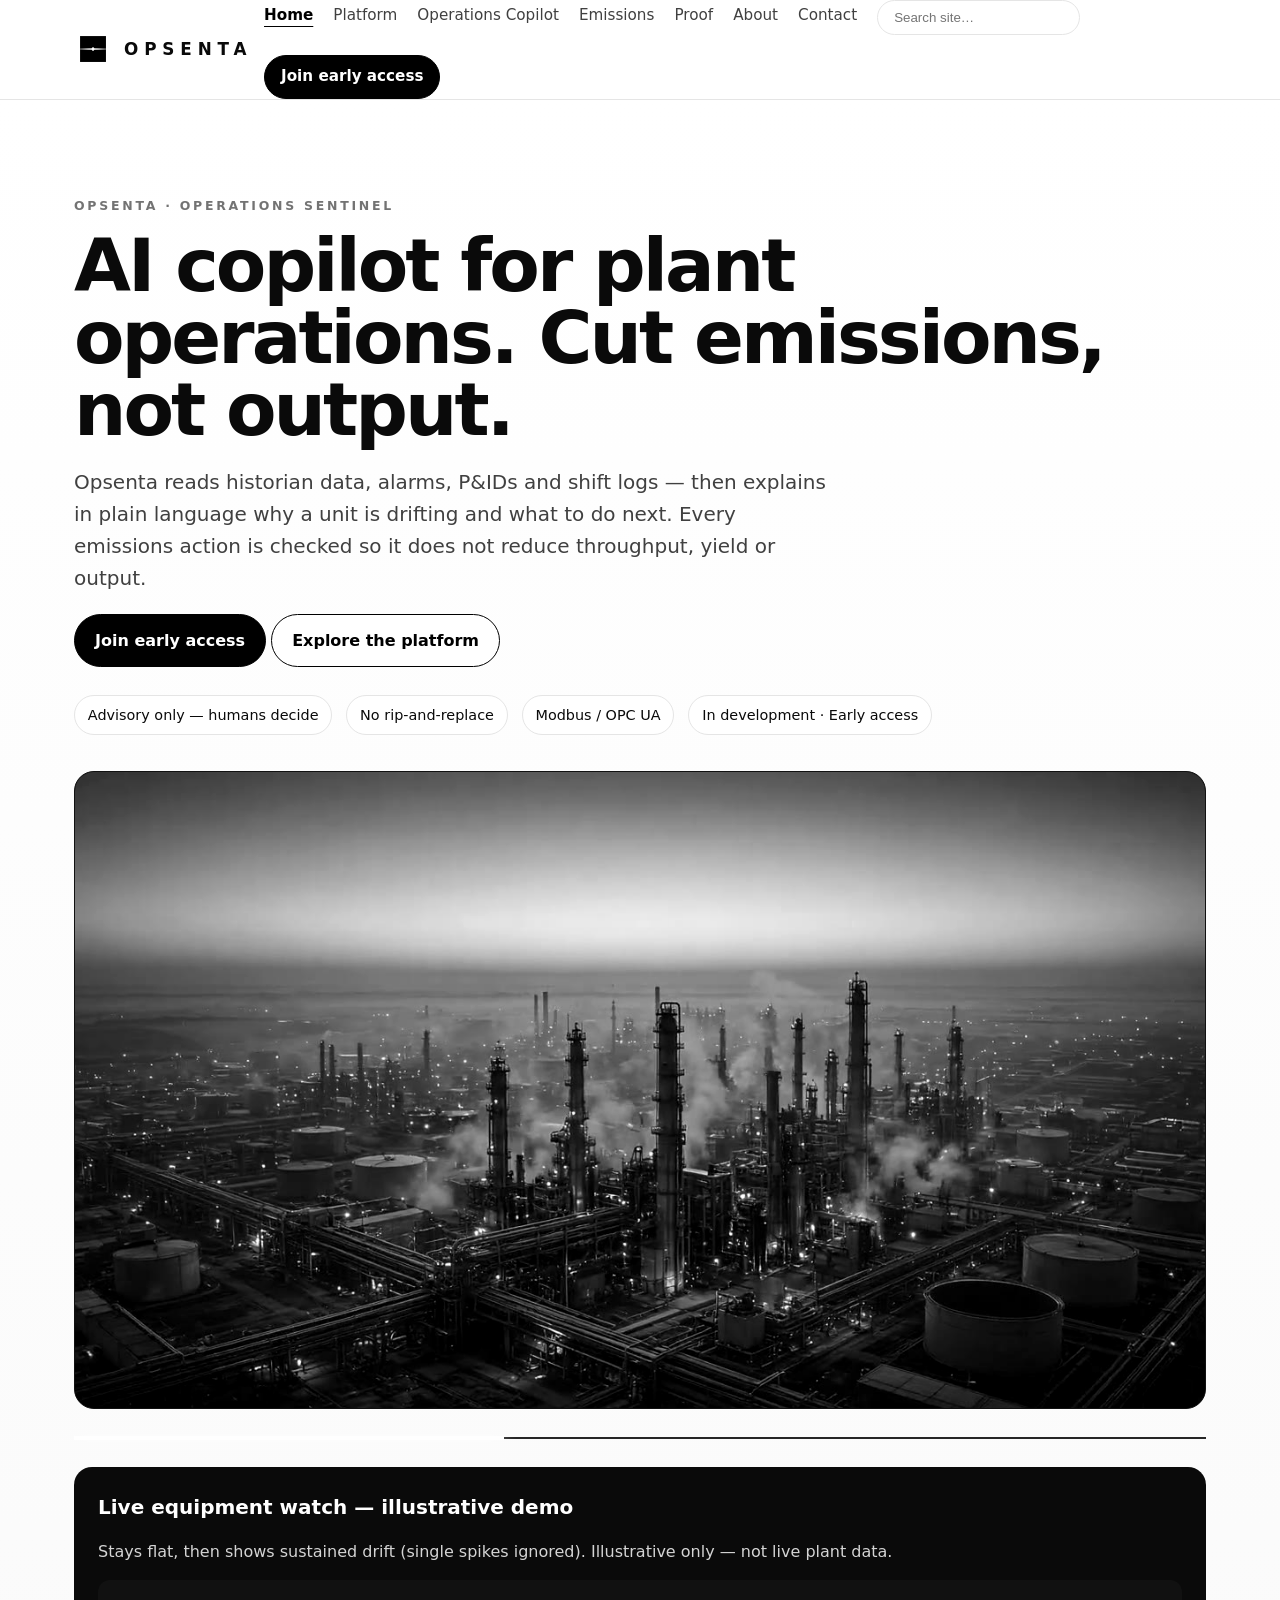
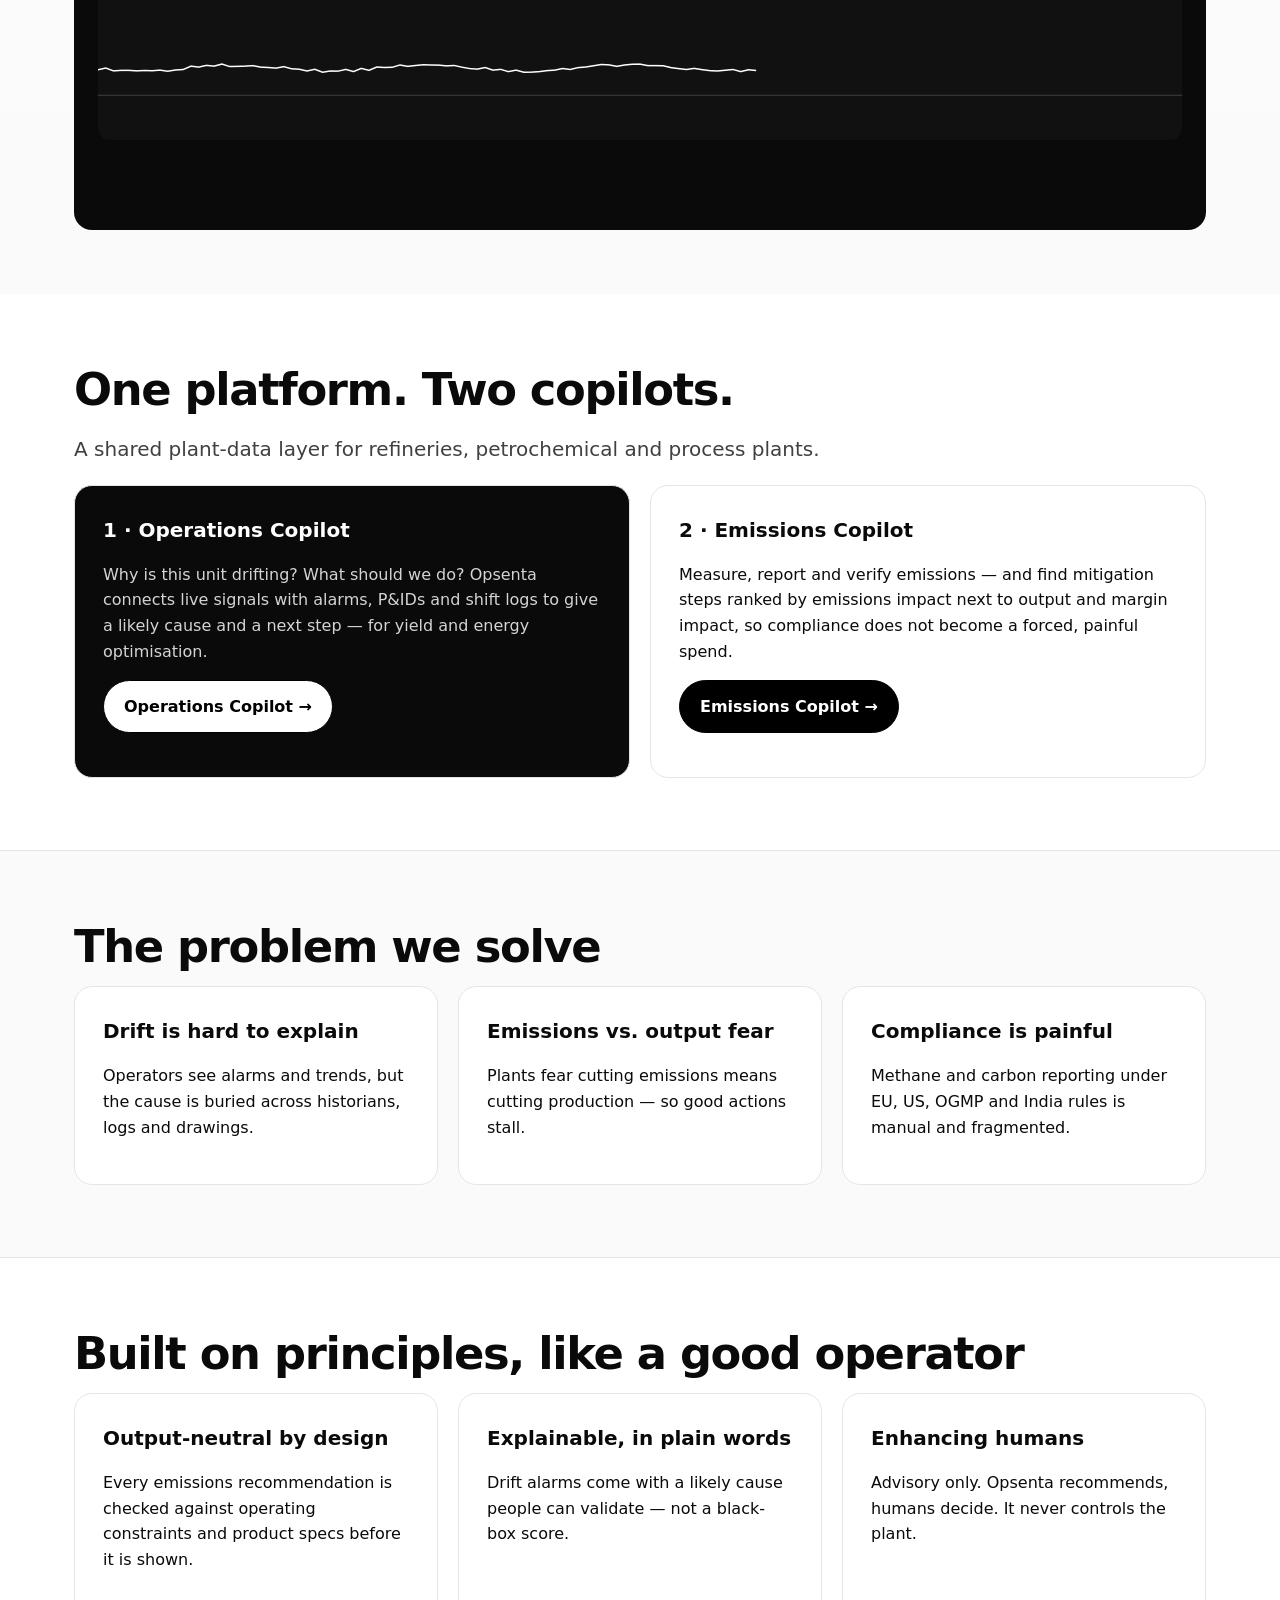
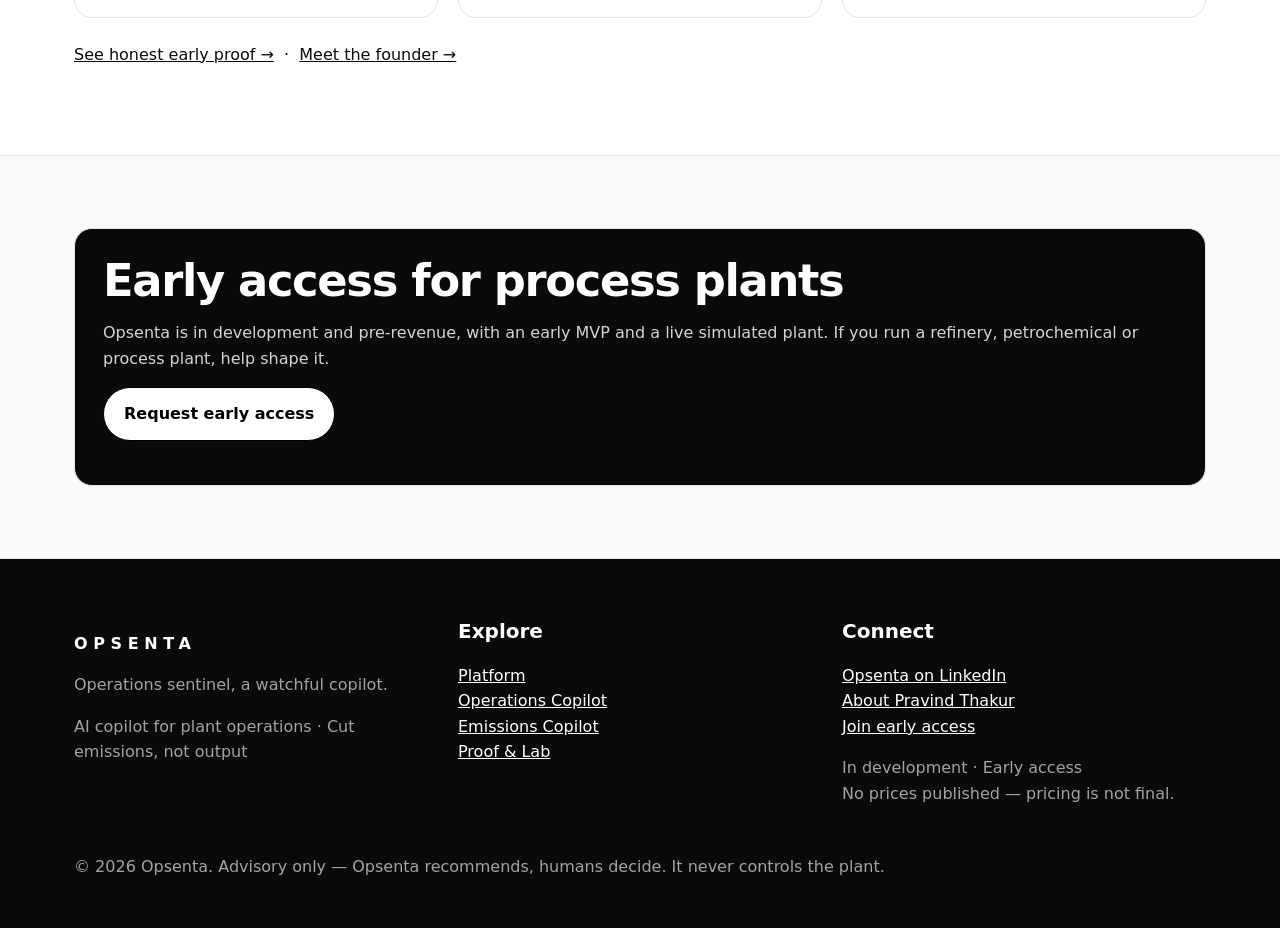
==== index.html @ 17c90cd5 "Opsenta website — root GitHub Pages site" ====
<!doctype html><html lang="en"><head><meta charset="utf-8"><meta name="viewport" content="width=device-width, initial-scale=1"><meta name="robots" content="index,follow">
<title>AI copilot for plant operations — Cut emissions, not output | Opsenta</title><meta name="description" content="Opsenta is an AI copilot for refineries and process plants: explain drift in plain language, optimise yield and energy, and cut emissions without cutting output."><!-- Search verification: add your Google Search Console / Bing Webmaster meta tag here (see SEARCH.md). Do not invent a code. -->
<link rel="canonical" href="https://pravind-creates.github.io/opsenta-website/">
<meta property="og:type" content="website"><meta property="og:site_name" content="Opsenta"><meta property="og:title" content="AI copilot for plant operations — Cut emissions, not output | Opsenta"><meta property="og:description" content="Opsenta is an AI copilot for refineries and process plants: explain drift in plain language, optimise yield and energy, and cut emissions without cutting output."><meta property="og:url" content="https://pravind-creates.github.io/opsenta-website/"><meta property="og:image" content="https://pravind-creates.github.io/opsenta-website/assets/img/opsenta_logo.png">
<meta name="twitter:card" content="summary_large_image"><meta name="twitter:title" content="AI copilot for plant operations — Cut emissions, not output | Opsenta"><meta name="twitter:description" content="Opsenta is an AI copilot for refineries and process plants: explain drift in plain language, optimise yield and energy, and cut emissions without cutting output."><meta name="twitter:image" content="https://pravind-creates.github.io/opsenta-website/assets/img/opsenta_logo.png">
<link rel="icon" href="assets/img/opsenta_icon_square.png" type="image/png"><link rel="apple-touch-icon" href="assets/img/apple-touch-icon.png"><link rel="stylesheet" href="assets/css/styles.css">
<script type="application/ld+json">{"@context":"https://schema.org","@graph":[{"@type":"Organization","name":"Opsenta","url":"https://pravind-creates.github.io/opsenta-website/","logo":"https://pravind-creates.github.io/opsenta-website/assets/img/opsenta_logo.png","sameAs":["https://www.linkedin.com/company/144007583"],"founder":{"@type":"Person","name":"Pravind Thakur"}},{"@type":"WebSite","name":"Opsenta","url":"https://pravind-creates.github.io/opsenta-website/","potentialAction":{"@type":"SearchAction","target":"https://pravind-creates.github.io/opsenta-website/search.html?q={search_term_string}","query-input":"required name=search_term_string"}},{"@type":"SoftwareApplication","name":"Opsenta Emissions Copilot","applicationCategory":"BusinessApplication","operatingSystem":"Web","description":"Measure, report and verify emissions and methane compliance with output-neutral mitigation ranked by emissions, output and margin impact."},{"@type":"SoftwareApplication","name":"Opsenta","applicationCategory":"BusinessApplication","operatingSystem":"Web","description":"Opsenta is an AI copilot for refineries and process plants: explain drift in plain language, optimise yield and energy, and cut emissions without cutting output."}]}</script>
</head><body><a class="skip" href="#main">Skip to content</a><header class="site"><div class="wrap nav"><a class="brand" href="index.html" aria-label="Opsenta home"><img src="assets/img/opsenta_icon_square.png" alt="Opsenta icon">OPSENTA</a><button class="menu-btn" aria-expanded="false" aria-label="Toggle navigation">Menu</button><nav class="main" aria-label="Main navigation"><a href="index.html" aria-current="page">Home</a><a href="platform.html" >Platform</a><a href="operations-copilot.html" >Operations Copilot</a><a href="emissions.html" >Emissions</a><a href="proof.html" >Proof</a><a href="about.html" >About</a><a href="contact.html" >Contact</a><span class="searchbox"><input data-search type="search" placeholder="Search site…" aria-label="Search site"><span class="search-results" role="listbox"></span></span><a class="btn small" href="contact.html">Join early access</a></nav></div></header><main id="main">
<section class="hero"><div class="wrap"><p class="eyebrow">Opsenta · Operations sentinel</p><h1>AI copilot for plant operations. Cut emissions, not output.</h1><p class="lead">Opsenta reads historian data, alarms, P&amp;IDs and shift logs — then explains in plain language why a unit is drifting and what to do next. Every emissions action is checked so it does not reduce throughput, yield or output.</p><p><a class="btn" href="contact.html">Join early access</a> <a class="btn secondary" href="platform.html">Explore the platform</a></p><div class="kpi"><span class="pill">Advisory only — humans decide</span><span class="pill">No rip-and-replace</span><span class="pill">Modbus / OPC UA</span><span class="pill">In development · Early access</span></div><div class="hero-video"><video autoplay muted loop playsinline poster="assets/video/poster.jpg" aria-label="Opsenta hero video showing plant operations monitoring"><source src="assets/video/opsenta-hero.mp4" type="video/mp4"><img src="assets/video/poster.jpg" alt="Opsenta plant operations monitoring still"></video></div><div class="sentinel-scan" aria-hidden="true"></div><div class="drift-demo"><h3 style="color:#fff">Live equipment watch — illustrative demo</h3><p style="color:#d4d4d4">Stays flat, then shows sustained drift (single spikes ignored). Illustrative only — not live plant data.</p><canvas id="driftCanvas" role="img" aria-label="Animated chart showing sustained drift in equipment signal"></canvas><div class="drift-alert" id="driftAlert" role="status">Sustained drift — likely bearing wear. Check coupling. Output impact: none expected.</div></div></div></section>
<section><div class="wrap"><h2>One platform. Two copilots.</h2><p class="lead">A shared plant-data layer for refineries, petrochemical and process plants.</p><div class="grid grid-2"><article class="card dark"><h3>1 · Operations Copilot</h3><p>Why is this unit drifting? What should we do? Opsenta connects live signals with alarms, P&amp;IDs and shift logs to give a likely cause and a next step — for yield and energy optimisation.</p><p><a class="btn secondary" href="operations-copilot.html">Operations Copilot →</a></p></article><article class="card"><h3>2 · Emissions Copilot</h3><p>Measure, report and verify emissions — and find mitigation steps ranked by emissions impact next to output and margin impact, so compliance does not become a forced, painful spend.</p><p><a class="btn" href="emissions.html">Emissions Copilot →</a></p></article></div></div></section>
<section class="section-grey"><div class="wrap"><h2>The problem we solve</h2><div class="grid grid-3"><article class="card"><h3>Drift is hard to explain</h3><p>Operators see alarms and trends, but the cause is buried across historians, logs and drawings.</p></article><article class="card"><h3>Emissions vs. output fear</h3><p>Plants fear cutting emissions means cutting production — so good actions stall.</p></article><article class="card"><h3>Compliance is painful</h3><p>Methane and carbon reporting under EU, US, OGMP and India rules is manual and fragmented.</p></article></div></div></section>
<section><div class="wrap"><h2>Built on principles, like a good operator</h2><div class="grid grid-3"><article class="card"><h3>Output-neutral by design</h3><p>Every emissions recommendation is checked against operating constraints and product specs before it is shown.</p></article><article class="card"><h3>Explainable, in plain words</h3><p>Drift alarms come with a likely cause people can validate — not a black-box score.</p></article><article class="card"><h3>Enhancing humans</h3><p>Advisory only. Opsenta recommends, humans decide. It never controls the plant.</p></article></div><p style="margin-top:24px"><a href="proof.html">See honest early proof →</a> &nbsp;·&nbsp; <a href="about.html">Meet the founder →</a></p></div></section>
<section class="section-grey"><div class="wrap"><div class="card dark"><h2>Early access for process plants</h2><p>Opsenta is in development and pre-revenue, with an early MVP and a live simulated plant. If you run a refinery, petrochemical or process plant, help shape it.</p><p><a class="btn secondary" href="contact.html">Request early access</a></p></div></div></section></main><footer><div class="wrap"><div class="grid grid-3"><div><p style="letter-spacing:.35em;font-weight:800">OPSENTA</p><p class="muted">Operations sentinel, a watchful copilot.</p><p class="muted">AI copilot for plant operations · Cut emissions, not output</p></div><div><h3>Explore</h3><p><a href="platform.html">Platform</a><br><a href="operations-copilot.html">Operations Copilot</a><br><a href="emissions.html">Emissions Copilot</a><br><a href="proof.html">Proof &amp; Lab</a></p></div><div><h3>Connect</h3><p><a href="https://www.linkedin.com/company/144007583" target="_blank" rel="noopener">Opsenta on LinkedIn</a><br><a href="about.html">About Pravind Thakur</a><br><a href="contact.html">Join early access</a></p><p class="muted">In development · Early access<br>No prices published — pricing is not final.</p></div></div><p class="muted" style="margin-top:32px">© <span class="year"></span> Opsenta. Advisory only — Opsenta recommends, humans decide. It never controls the plant.</p></div></footer><script src="assets/js/main.js"></script></body></html>
---- assets/css/styles.css ----
:root{--black:#0a0a0a;--white:#fff;--grey-900:#111;--grey-700:#404040;--grey-500:#737373;--grey-200:#e5e5e5;--grey-100:#f5f5f5;--grey-50:#fafafa;--radius:18px;--max:1180px}
*{box-sizing:border-box}html{scroll-behavior:smooth}body{margin:0;font-family:Inter,system-ui,-apple-system,Segoe UI,Roboto,Arial,sans-serif;color:var(--black);background:var(--white);line-height:1.6}
a{color:var(--black)}img{max-width:100%;height:auto}
.skip{position:absolute;left:-9999px}.skip:focus{left:1rem;top:1rem;background:#000;color:#fff;padding:.5rem 1rem;z-index:99}
.wrap{max-width:var(--max);margin:0 auto;padding:0 24px}
header.site{position:sticky;top:0;background:rgba(255,255,255,.96);border-bottom:1px solid var(--grey-200);z-index:50;backdrop-filter:blur(8px)}
.nav{display:flex;align-items:center;gap:24px;min-height:72px}
.brand{display:flex;align-items:center;gap:12px;text-decoration:none;font-weight:800;letter-spacing:.35em;font-size:1.05rem}
.brand img{width:38px;height:38px;object-fit:contain}
nav.main{margin-left:auto;display:flex;gap:20px;align-items:center;flex-wrap:wrap}
nav.main a{text-decoration:none;font-size:.95rem;color:var(--grey-700)} nav.main a[aria-current]{color:#000;font-weight:700;text-decoration:underline;text-underline-offset:6px}
.btn{display:inline-block;background:#000;color:#fff!important;padding:.8rem 1.25rem;border-radius:999px;text-decoration:none;font-weight:700;border:1px solid #000}
.btn.secondary{background:#fff;color:#000!important}
.btn.small{padding:.55rem 1rem}
.menu-btn{display:none;margin-left:auto;background:#fff;border:1px solid var(--grey-200);border-radius:10px;padding:.55rem .8rem}
.searchbox{position:relative}.searchbox input{border:1px solid var(--grey-200);border-radius:999px;padding:.55rem 1rem;min-width:170px}
.search-results{position:absolute;right:0;top:52px;width:min(420px,90vw);background:#fff;border:1px solid var(--grey-200);border-radius:14px;box-shadow:0 18px 50px rgba(0,0,0,.12);padding:8px;display:none;z-index:60}
.search-results a{display:block;padding:10px 12px;text-decoration:none;border-radius:10px}.search-results a:hover{background:var(--grey-100)}
.hero{padding:84px 0 64px;background:linear-gradient(180deg,#fff,#fafafa)}
.eyebrow{letter-spacing:.22em;text-transform:uppercase;font-size:.78rem;font-weight:800;color:var(--grey-500)}
h1{font-size:clamp(2.4rem,6vw,4.6rem);line-height:.98;letter-spacing:-.04em;margin:14px 0 20px}
h2{font-size:clamp(1.8rem,4vw,2.8rem);line-height:1.05;letter-spacing:-.03em;margin:0 0 16px}
h3{font-size:1.25rem;margin:0 0 10px}.lead{font-size:1.25rem;color:var(--grey-700);max-width:760px}
.grid{display:grid;gap:20px}.grid-2{grid-template-columns:repeat(2,1fr)}.grid-3{grid-template-columns:repeat(3,1fr)}
.card{border:1px solid var(--grey-200);border-radius:var(--radius);padding:28px;background:#fff}
.card.dark{background:#0a0a0a;color:#fff}.card.dark p{color:#d4d4d4}
section{padding:72px 0}.section-grey{background:var(--grey-50);border-top:1px solid var(--grey-200);border-bottom:1px solid var(--grey-200)}
.kpi{display:flex;gap:14px;flex-wrap:wrap;margin-top:28px}.pill{border:1px solid var(--grey-200);border-radius:999px;padding:.45rem .8rem;font-size:.9rem;background:#fff}
.table{width:100%;border-collapse:collapse}.table th,.table td{border-bottom:1px solid var(--grey-200);text-align:left;padding:14px;vertical-align:top}
footer{background:#0a0a0a;color:#fff;padding:56px 0 32px;margin-top:0}footer a{color:#fff}footer .muted{color:#a3a3a3}
form label{display:block;font-weight:700;margin:16px 0 6px}form input,form textarea,form select{width:100%;padding:.85rem 1rem;border:1px solid var(--grey-200);border-radius:12px;font:inherit}
.notice{border:1px solid #000;border-radius:14px;padding:18px;background:var(--grey-50)}
.faq details{border:1px solid var(--grey-200);border-radius:14px;padding:18px;margin:12px 0;background:#fff}
@media(max-width:860px){.grid-2,.grid-3{grid-template-columns:1fr}.menu-btn{display:block}nav.main{display:none;width:100%;flex-direction:column;align-items:flex-start;padding:16px 0}nav.main.open{display:flex}.nav{flex-wrap:wrap;padding:12px 0}.searchbox input{min-width:140px}}

/* === Opsenta animations (monochrome, performant) === */
.reveal{opacity:0;transform:translateY(18px);transition:opacity .7s ease,transform .7s ease}
.reveal.visible{opacity:1;transform:none}
.hero-video{margin-top:36px;border:1px solid #111;border-radius:20px;overflow:hidden;background:#000;position:relative}
.hero-video video{width:100%;display:block;filter:grayscale(1) contrast(1.05);aspect-ratio:16/9;object-fit:cover}
.sentinel-scan{position:relative;height:2px;background:#262626;overflow:visible;margin:28px 0 8px}
.sentinel-scan::after{content:"";position:absolute;top:-1px;left:0;width:38%;height:4px;background:#fff;box-shadow:0 0 14px #fff;animation:scan 3.2s ease-in-out infinite alternate}
@keyframes scan{from{left:0}to{left:62%}}
nav.main a{position:relative;padding-bottom:4px}
nav.main a::after{content:"";position:absolute;left:0;bottom:0;height:2px;width:0;background:#000;transition:width .25s ease}
nav.main a:hover::after,nav.main a:focus-visible::after{width:100%}
.card{transition:transform .25s ease,box-shadow .25s ease}
.card:hover{transform:translateY(-3px);box-shadow:0 14px 34px rgba(0,0,0,.08)}
.drift-demo{background:#0a0a0a;color:#fff;border-radius:18px;padding:24px;margin-top:28px}
.drift-demo canvas{width:100%;height:160px;display:block;background:#111;border-radius:12px}
.drift-alert{margin-top:14px;border:1px solid #fff;border-radius:12px;padding:12px 16px;opacity:0;transition:opacity .6s ease}
.drift-alert.show{opacity:1}
.bars{margin:20px 0}
.bar-row{display:grid;grid-template-columns:170px 1fr 64px;gap:12px;align-items:center;margin:12px 0}
.bar-track{background:#e5e5e5;border-radius:999px;height:16px;overflow:hidden}
.bar-fill{height:100%;background:#111;width:0;transition:width 1.4s ease}
.bar-fill.light{background:#737373}
.counter{font-size:2.2rem;font-weight:800;letter-spacing:-.03em}
@media (prefers-reduced-motion: reduce){
  *,*::before,*::after{animation-duration:.01ms!important;animation-iteration-count:1!important;transition-duration:.01ms!important;scroll-behavior:auto!important}
  .reveal{opacity:1;transform:none}
  .hero-video video{display:none}
}
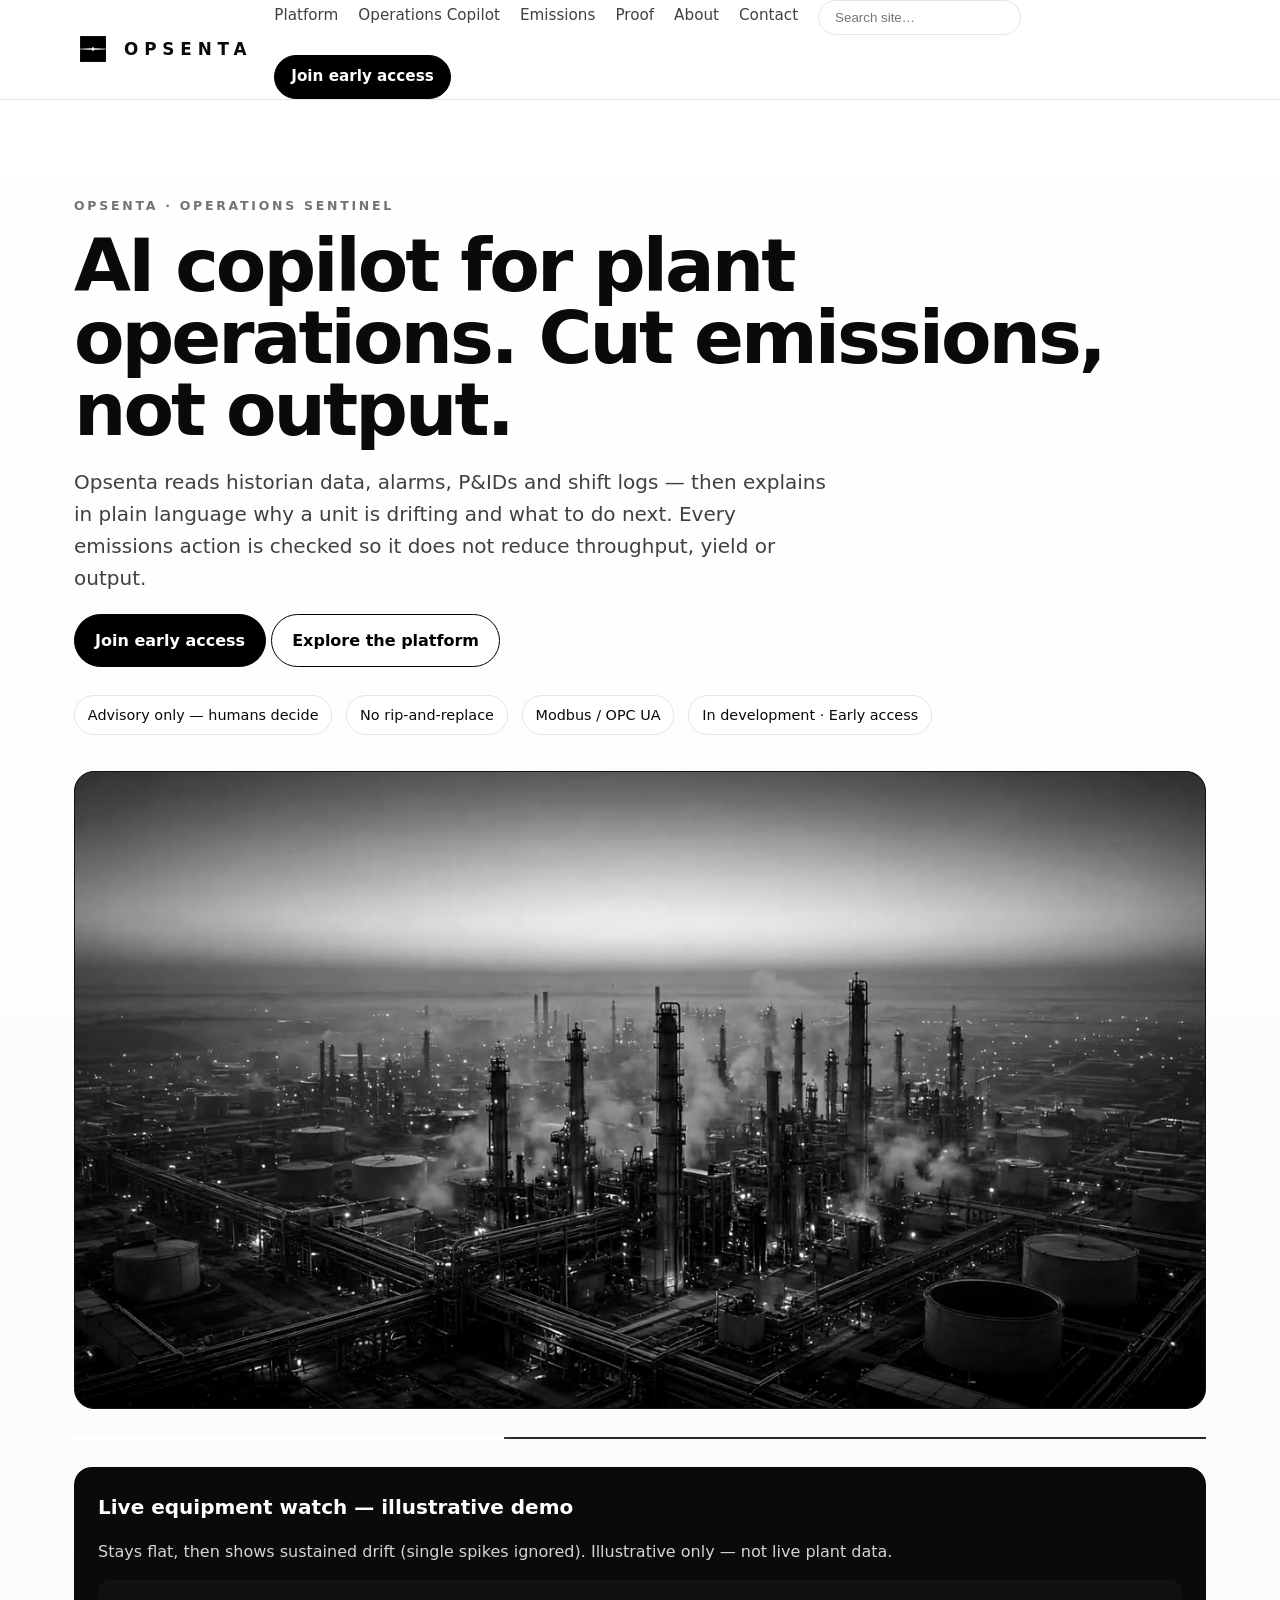
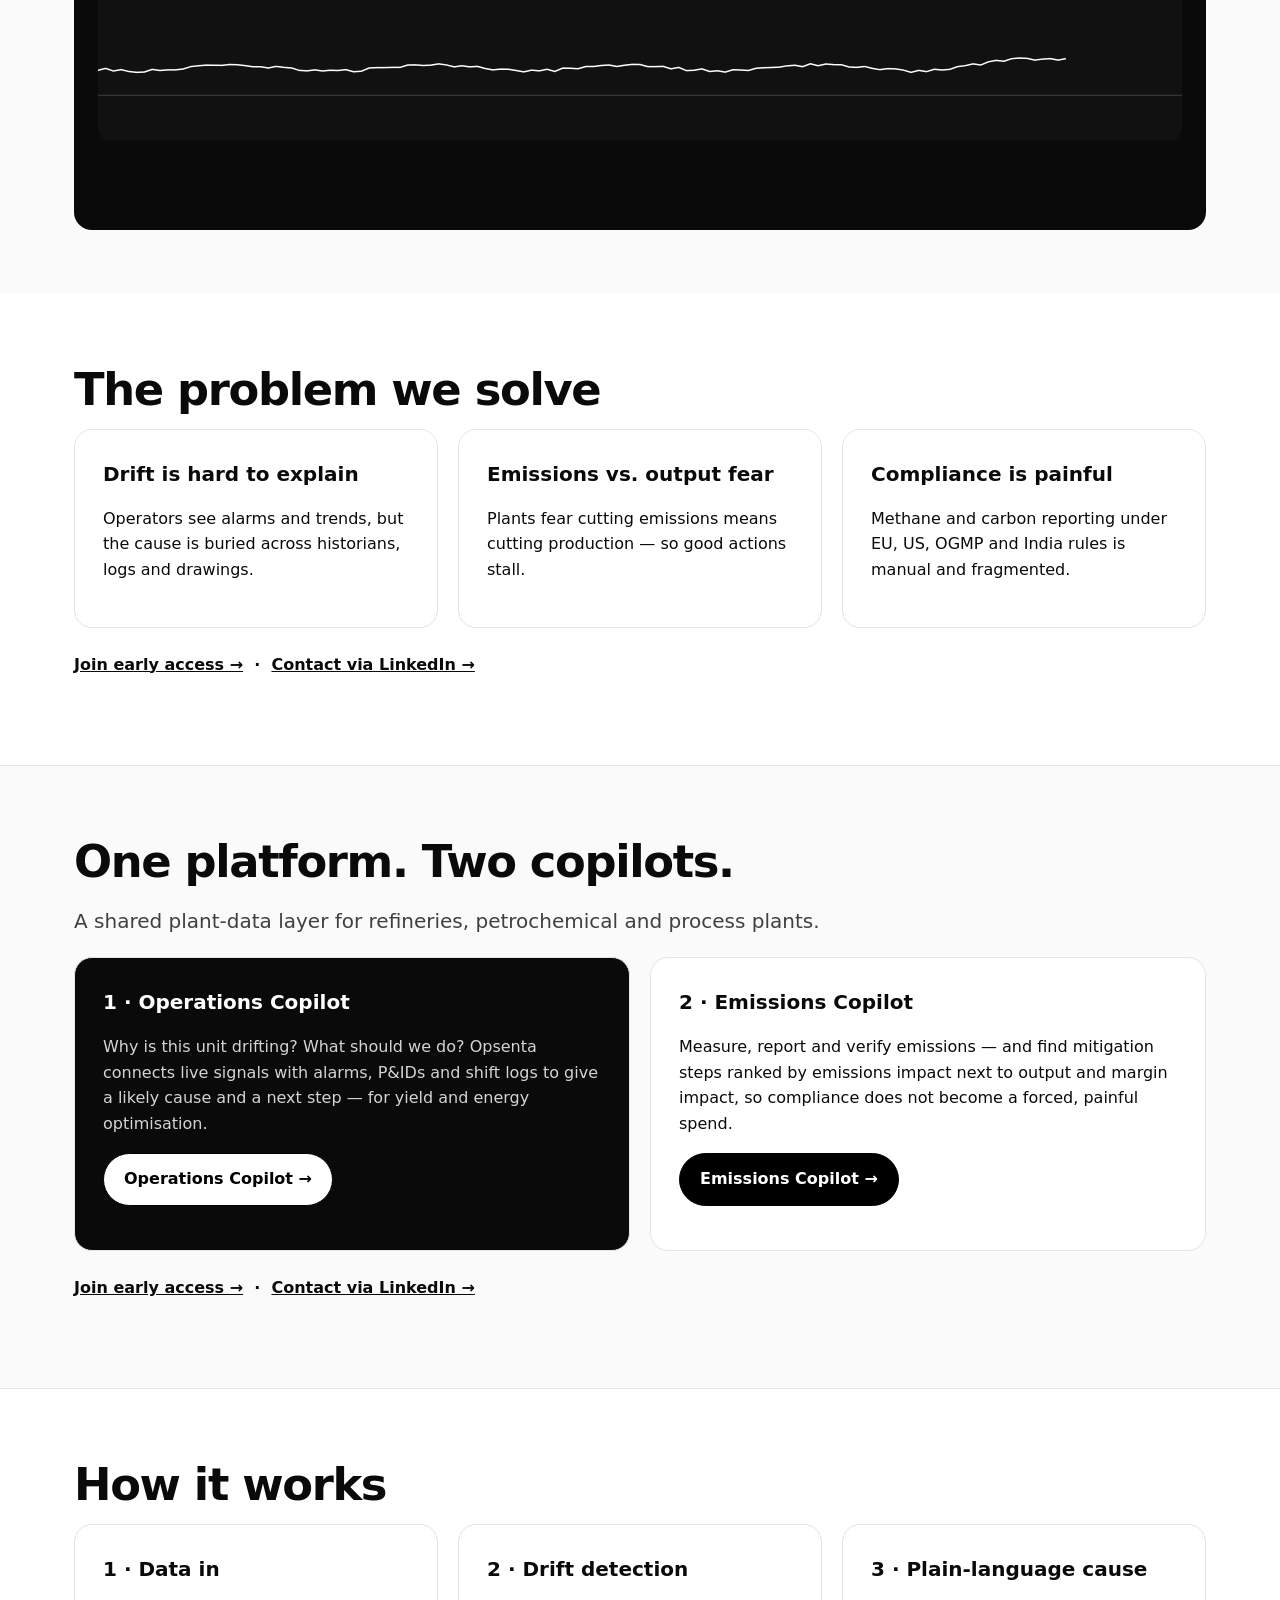
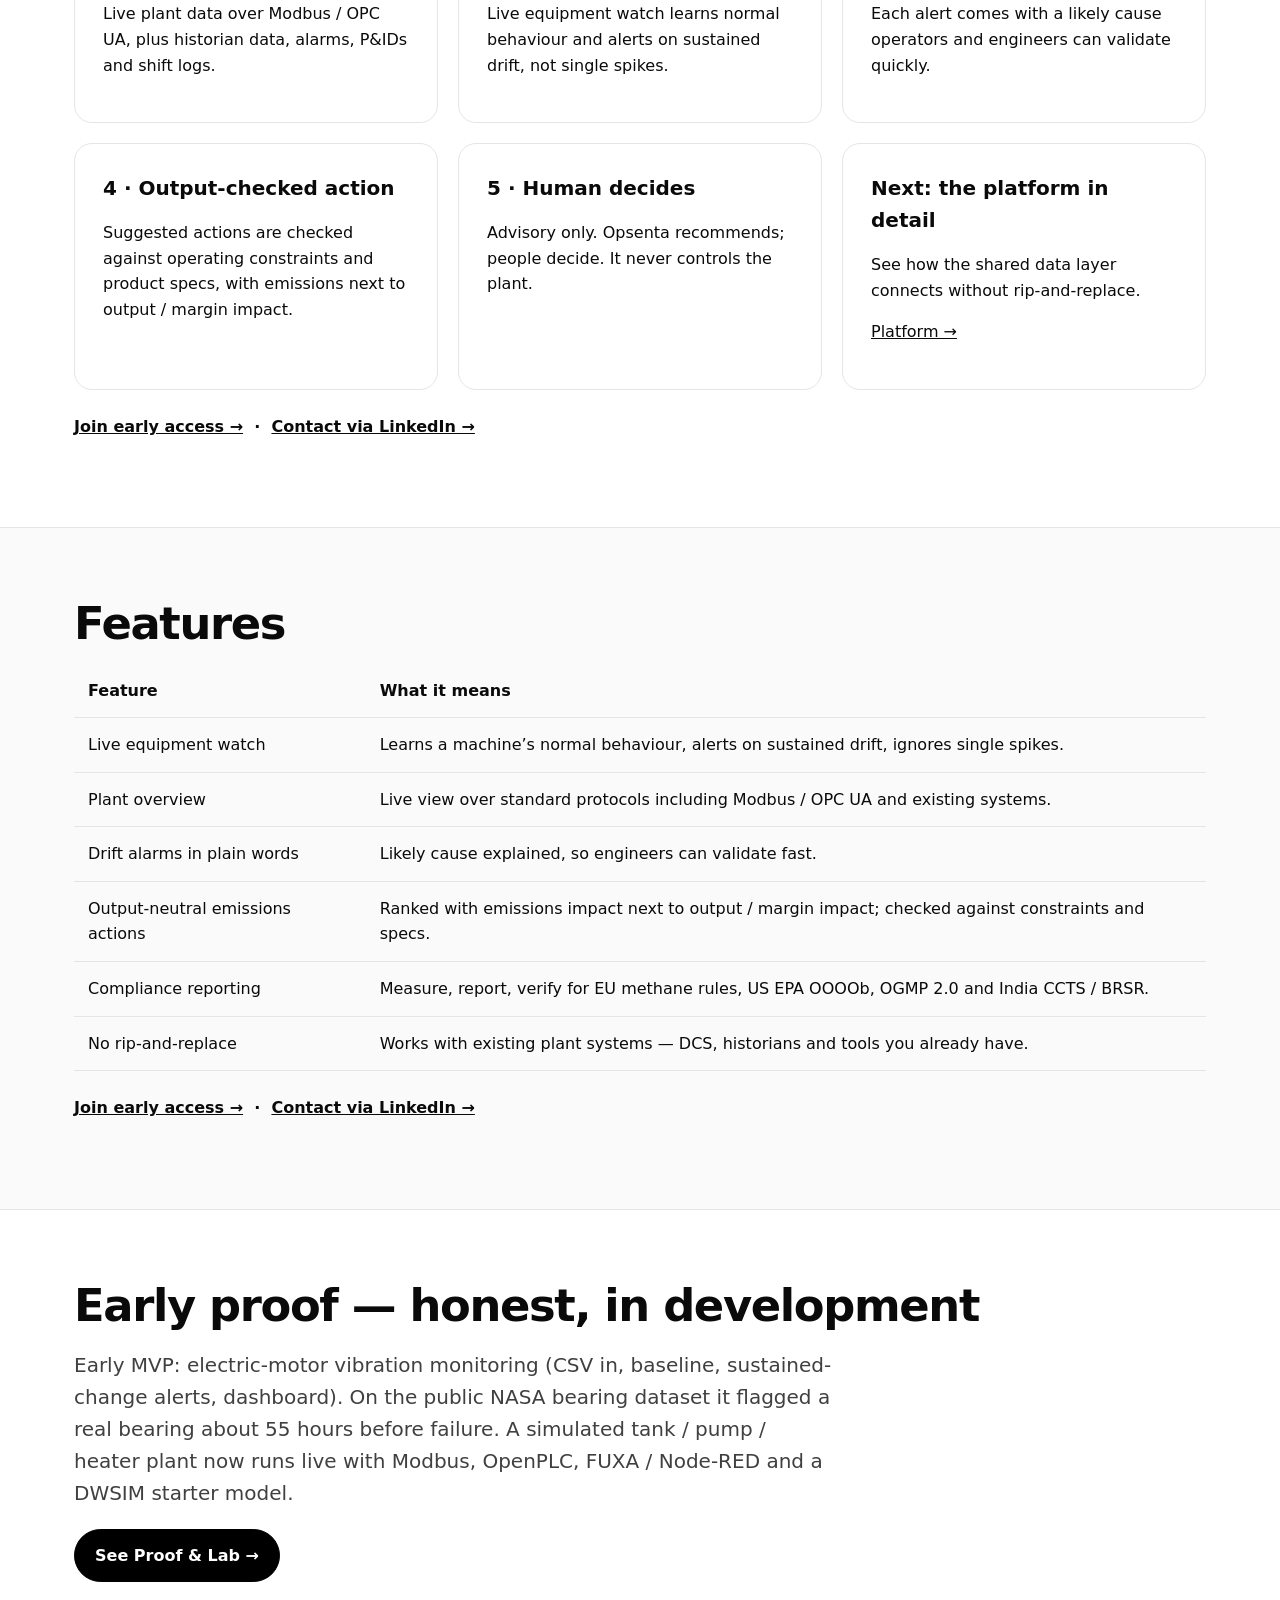
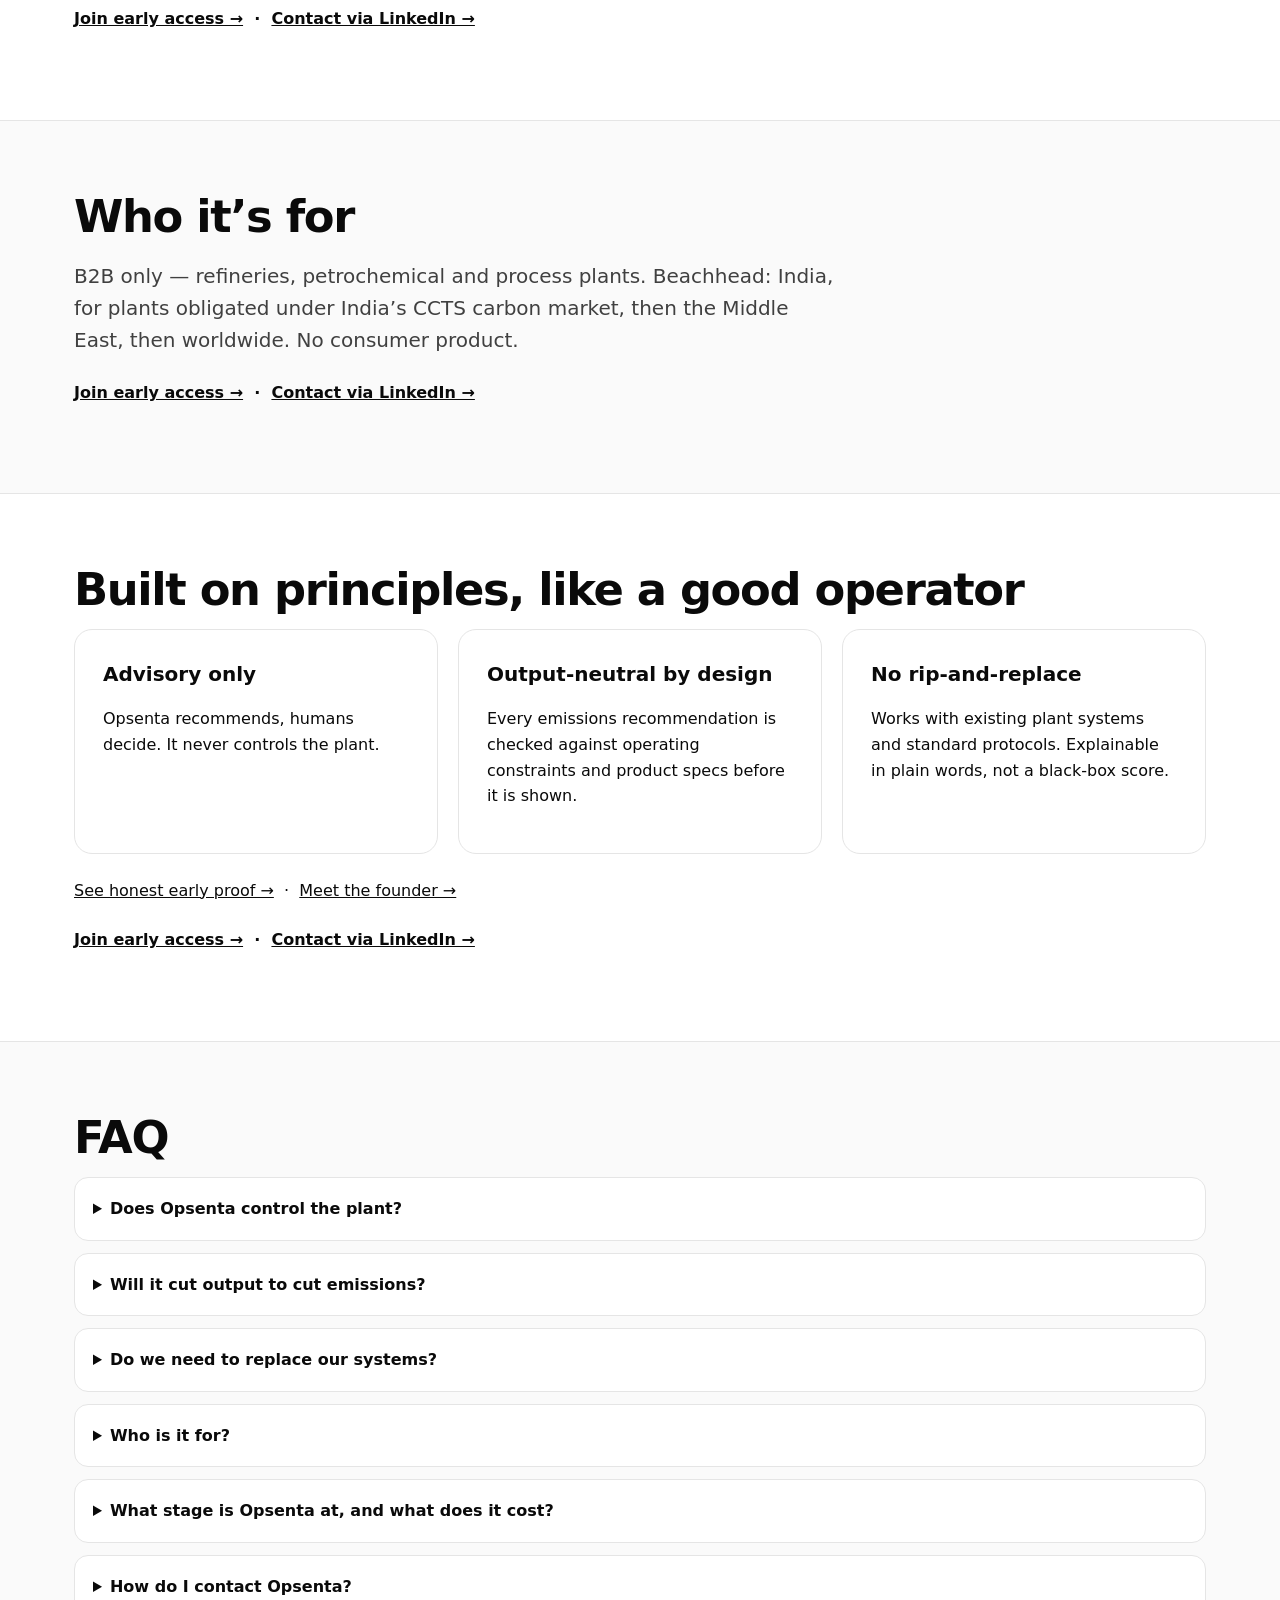
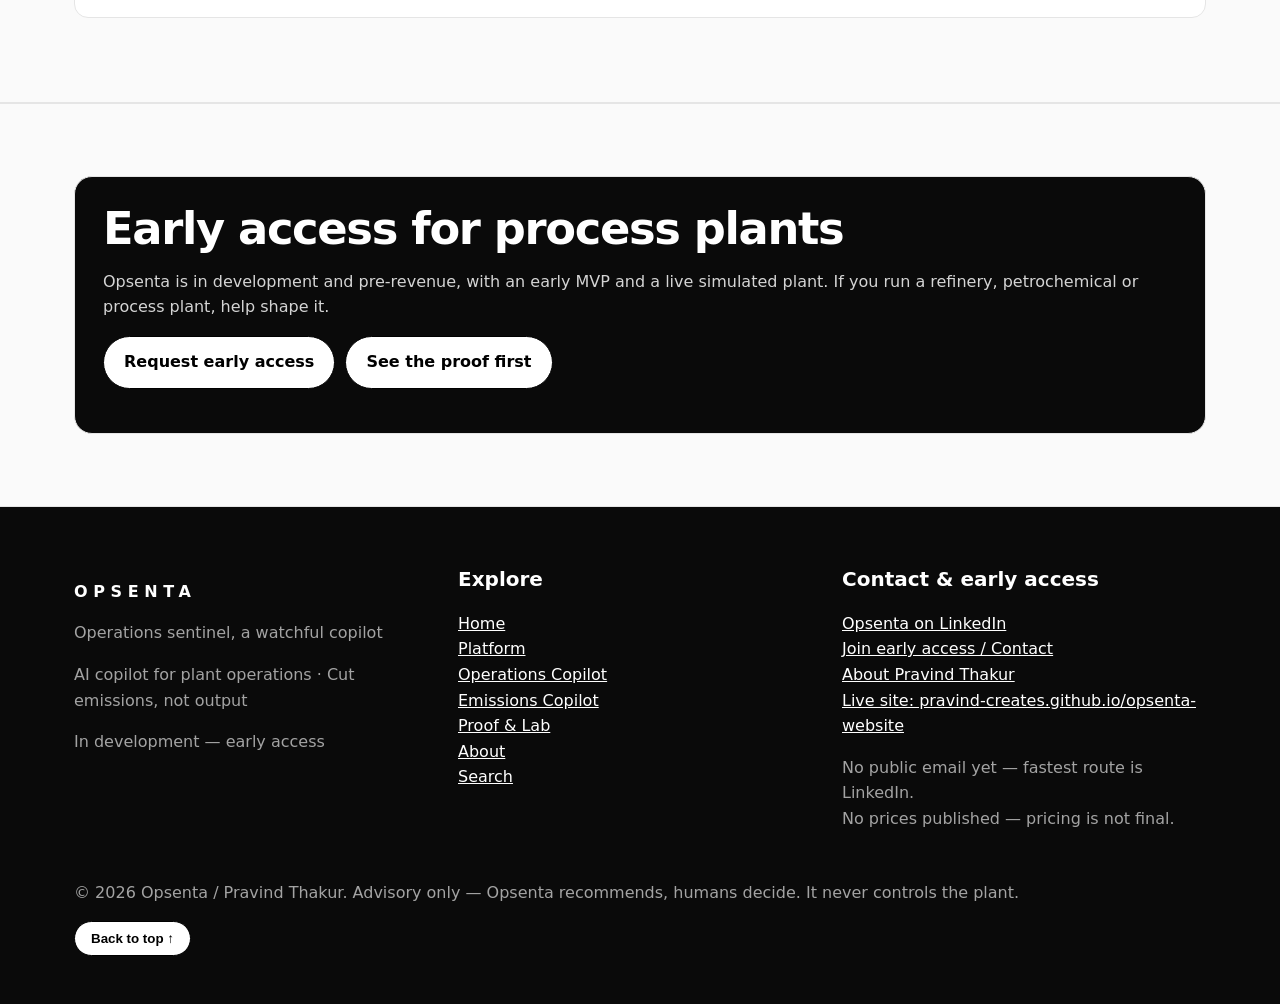
==== commit 7e3b43b2: "Mirror Opsenta website update: logical flow, working contact, QA" ====
--- a/index.html
+++ b/index.html
@@ -1,13 +1,16 @@
 <!doctype html><html lang="en"><head><meta charset="utf-8"><meta name="viewport" content="width=device-width, initial-scale=1"><meta name="robots" content="index,follow">
-<title>AI copilot for plant operations — Cut emissions, not output | Opsenta</title><meta name="description" content="Opsenta is an AI copilot for refineries and process plants: explain drift in plain language, optimise yield and energy, and cut emissions without cutting output."><!-- Search verification: add your Google Search Console / Bing Webmaster meta tag here (see SEARCH.md). Do not invent a code. -->
-<link rel="canonical" href="https://pravind-creates.github.io/opsenta-website/">
+<title>AI copilot for plant operations — Cut emissions, not output | Opsenta</title><meta name="description" content="Opsenta is an AI copilot for refineries and process plants: explain drift in plain language, optimise yield and energy, and cut emissions without cutting output."><!-- Search verification: add your Google Search Console / Bing Webmaster meta tag here (see SEARCH.md). Do not invent a code. --><link rel="canonical" href="https://pravind-creates.github.io/opsenta-website/">
 <meta property="og:type" content="website"><meta property="og:site_name" content="Opsenta"><meta property="og:title" content="AI copilot for plant operations — Cut emissions, not output | Opsenta"><meta property="og:description" content="Opsenta is an AI copilot for refineries and process plants: explain drift in plain language, optimise yield and energy, and cut emissions without cutting output."><meta property="og:url" content="https://pravind-creates.github.io/opsenta-website/"><meta property="og:image" content="https://pravind-creates.github.io/opsenta-website/assets/img/opsenta_logo.png">
 <meta name="twitter:card" content="summary_large_image"><meta name="twitter:title" content="AI copilot for plant operations — Cut emissions, not output | Opsenta"><meta name="twitter:description" content="Opsenta is an AI copilot for refineries and process plants: explain drift in plain language, optimise yield and energy, and cut emissions without cutting output."><meta name="twitter:image" content="https://pravind-creates.github.io/opsenta-website/assets/img/opsenta_logo.png">
 <link rel="icon" href="assets/img/opsenta_icon_square.png" type="image/png"><link rel="apple-touch-icon" href="assets/img/apple-touch-icon.png"><link rel="stylesheet" href="assets/css/styles.css">
-<script type="application/ld+json">{"@context":"https://schema.org","@graph":[{"@type":"Organization","name":"Opsenta","url":"https://pravind-creates.github.io/opsenta-website/","logo":"https://pravind-creates.github.io/opsenta-website/assets/img/opsenta_logo.png","sameAs":["https://www.linkedin.com/company/144007583"],"founder":{"@type":"Person","name":"Pravind Thakur"}},{"@type":"WebSite","name":"Opsenta","url":"https://pravind-creates.github.io/opsenta-website/","potentialAction":{"@type":"SearchAction","target":"https://pravind-creates.github.io/opsenta-website/search.html?q={search_term_string}","query-input":"required name=search_term_string"}},{"@type":"SoftwareApplication","name":"Opsenta Emissions Copilot","applicationCategory":"BusinessApplication","operatingSystem":"Web","description":"Measure, report and verify emissions and methane compliance with output-neutral mitigation ranked by emissions, output and margin impact."},{"@type":"SoftwareApplication","name":"Opsenta","applicationCategory":"BusinessApplication","operatingSystem":"Web","description":"Opsenta is an AI copilot for refineries and process plants: explain drift in plain language, optimise yield and energy, and cut emissions without cutting output."}]}</script>
-</head><body><a class="skip" href="#main">Skip to content</a><header class="site"><div class="wrap nav"><a class="brand" href="index.html" aria-label="Opsenta home"><img src="assets/img/opsenta_icon_square.png" alt="Opsenta icon">OPSENTA</a><button class="menu-btn" aria-expanded="false" aria-label="Toggle navigation">Menu</button><nav class="main" aria-label="Main navigation"><a href="index.html" aria-current="page">Home</a><a href="platform.html" >Platform</a><a href="operations-copilot.html" >Operations Copilot</a><a href="emissions.html" >Emissions</a><a href="proof.html" >Proof</a><a href="about.html" >About</a><a href="contact.html" >Contact</a><span class="searchbox"><input data-search type="search" placeholder="Search site…" aria-label="Search site"><span class="search-results" role="listbox"></span></span><a class="btn small" href="contact.html">Join early access</a></nav></div></header><main id="main">
+<script type="application/ld+json">{"@context":"https://schema.org","@graph":[{"@type":"Organization","name":"Opsenta","url":"https://pravind-creates.github.io/opsenta-website/","logo":"https://pravind-creates.github.io/opsenta-website/assets/img/opsenta_logo.png","sameAs":["https://www.linkedin.com/company/144007583"],"founder":{"@type":"Person","name":"Pravind Thakur"},"contactPoint":{"@type":"ContactPoint","url":"https://pravind-creates.github.io/opsenta-website/contact.html","contactType":"sales"}},{"@type":"WebSite","name":"Opsenta","url":"https://pravind-creates.github.io/opsenta-website/","potentialAction":{"@type":"SearchAction","target":"https://pravind-creates.github.io/opsenta-website/search.html?q={search_term_string}","query-input":"required name=search_term_string"}}]}</script></head><body><a class="skip" href="#main">Skip to content</a><header class="site"><div class="wrap nav"><a class="brand" href="index.html" aria-label="Opsenta home"><img src="assets/img/opsenta_icon_square.png" alt="Opsenta icon">OPSENTA</a><button class="menu-btn" aria-expanded="false" aria-label="Toggle navigation">Menu</button><nav class="main" aria-label="Main navigation"><a href="platform.html">Platform</a><a href="operations-copilot.html">Operations Copilot</a><a href="emissions.html">Emissions</a><a href="proof.html">Proof</a><a href="about.html">About</a><a href="contact.html">Contact</a><span class="searchbox"><input data-search type="search" placeholder="Search site…" aria-label="Search site"><span class="search-results" role="listbox"></span></span><a class="btn small" href="contact.html">Join early access</a></nav></div></header><main id="main">
 <section class="hero"><div class="wrap"><p class="eyebrow">Opsenta · Operations sentinel</p><h1>AI copilot for plant operations. Cut emissions, not output.</h1><p class="lead">Opsenta reads historian data, alarms, P&amp;IDs and shift logs — then explains in plain language why a unit is drifting and what to do next. Every emissions action is checked so it does not reduce throughput, yield or output.</p><p><a class="btn" href="contact.html">Join early access</a> <a class="btn secondary" href="platform.html">Explore the platform</a></p><div class="kpi"><span class="pill">Advisory only — humans decide</span><span class="pill">No rip-and-replace</span><span class="pill">Modbus / OPC UA</span><span class="pill">In development · Early access</span></div><div class="hero-video"><video autoplay muted loop playsinline poster="assets/video/poster.jpg" aria-label="Opsenta hero video showing plant operations monitoring"><source src="assets/video/opsenta-hero.mp4" type="video/mp4"><img src="assets/video/poster.jpg" alt="Opsenta plant operations monitoring still"></video></div><div class="sentinel-scan" aria-hidden="true"></div><div class="drift-demo"><h3 style="color:#fff">Live equipment watch — illustrative demo</h3><p style="color:#d4d4d4">Stays flat, then shows sustained drift (single spikes ignored). Illustrative only — not live plant data.</p><canvas id="driftCanvas" role="img" aria-label="Animated chart showing sustained drift in equipment signal"></canvas><div class="drift-alert" id="driftAlert" role="status">Sustained drift — likely bearing wear. Check coupling. Output impact: none expected.</div></div></div></section>
-<section><div class="wrap"><h2>One platform. Two copilots.</h2><p class="lead">A shared plant-data layer for refineries, petrochemical and process plants.</p><div class="grid grid-2"><article class="card dark"><h3>1 · Operations Copilot</h3><p>Why is this unit drifting? What should we do? Opsenta connects live signals with alarms, P&amp;IDs and shift logs to give a likely cause and a next step — for yield and energy optimisation.</p><p><a class="btn secondary" href="operations-copilot.html">Operations Copilot →</a></p></article><article class="card"><h3>2 · Emissions Copilot</h3><p>Measure, report and verify emissions — and find mitigation steps ranked by emissions impact next to output and margin impact, so compliance does not become a forced, painful spend.</p><p><a class="btn" href="emissions.html">Emissions Copilot →</a></p></article></div></div></section>
-<section class="section-grey"><div class="wrap"><h2>The problem we solve</h2><div class="grid grid-3"><article class="card"><h3>Drift is hard to explain</h3><p>Operators see alarms and trends, but the cause is buried across historians, logs and drawings.</p></article><article class="card"><h3>Emissions vs. output fear</h3><p>Plants fear cutting emissions means cutting production — so good actions stall.</p></article><article class="card"><h3>Compliance is painful</h3><p>Methane and carbon reporting under EU, US, OGMP and India rules is manual and fragmented.</p></article></div></div></section>
-<section><div class="wrap"><h2>Built on principles, like a good operator</h2><div class="grid grid-3"><article class="card"><h3>Output-neutral by design</h3><p>Every emissions recommendation is checked against operating constraints and product specs before it is shown.</p></article><article class="card"><h3>Explainable, in plain words</h3><p>Drift alarms come with a likely cause people can validate — not a black-box score.</p></article><article class="card"><h3>Enhancing humans</h3><p>Advisory only. Opsenta recommends, humans decide. It never controls the plant.</p></article></div><p style="margin-top:24px"><a href="proof.html">See honest early proof →</a> &nbsp;·&nbsp; <a href="about.html">Meet the founder →</a></p></div></section>
-<section class="section-grey"><div class="wrap"><div class="card dark"><h2>Early access for process plants</h2><p>Opsenta is in development and pre-revenue, with an early MVP and a live simulated plant. If you run a refinery, petrochemical or process plant, help shape it.</p><p><a class="btn secondary" href="contact.html">Request early access</a></p></div></div></section></main><footer><div class="wrap"><div class="grid grid-3"><div><p style="letter-spacing:.35em;font-weight:800">OPSENTA</p><p class="muted">Operations sentinel, a watchful copilot.</p><p class="muted">AI copilot for plant operations · Cut emissions, not output</p></div><div><h3>Explore</h3><p><a href="platform.html">Platform</a><br><a href="operations-copilot.html">Operations Copilot</a><br><a href="emissions.html">Emissions Copilot</a><br><a href="proof.html">Proof &amp; Lab</a></p></div><div><h3>Connect</h3><p><a href="https://www.linkedin.com/company/144007583" target="_blank" rel="noopener">Opsenta on LinkedIn</a><br><a href="about.html">About Pravind Thakur</a><br><a href="contact.html">Join early access</a></p><p class="muted">In development · Early access<br>No prices published — pricing is not final.</p></div></div><p class="muted" style="margin-top:32px">© <span class="year"></span> Opsenta. Advisory only — Opsenta recommends, humans decide. It never controls the plant.</p></div></footer><script src="assets/js/main.js"></script></body></html>+<section id="problem"><div class="wrap"><h2>The problem we solve</h2><div class="grid grid-3"><article class="card"><h3>Drift is hard to explain</h3><p>Operators see alarms and trends, but the cause is buried across historians, logs and drawings.</p></article><article class="card"><h3>Emissions vs. output fear</h3><p>Plants fear cutting emissions means cutting production — so good actions stall.</p></article><article class="card"><h3>Compliance is painful</h3><p>Methane and carbon reporting under EU, US, OGMP and India rules is manual and fragmented.</p></article></div><p class="section-cta"><a href="contact.html">Join early access →</a> &nbsp;·&nbsp; <a href="https://www.linkedin.com/company/144007583" target="_blank" rel="noopener">Contact via LinkedIn →</a></p></div></section>
+<section class="section-grey" id="copilots"><div class="wrap"><h2>One platform. Two copilots.</h2><p class="lead">A shared plant-data layer for refineries, petrochemical and process plants.</p><div class="grid grid-2"><article class="card dark"><h3>1 · Operations Copilot</h3><p>Why is this unit drifting? What should we do? Opsenta connects live signals with alarms, P&amp;IDs and shift logs to give a likely cause and a next step — for yield and energy optimisation.</p><p><a class="btn secondary" href="operations-copilot.html">Operations Copilot →</a></p></article><article class="card"><h3>2 · Emissions Copilot</h3><p>Measure, report and verify emissions — and find mitigation steps ranked by emissions impact next to output and margin impact, so compliance does not become a forced, painful spend.</p><p><a class="btn" href="emissions.html">Emissions Copilot →</a></p></article></div><p class="section-cta"><a href="contact.html">Join early access →</a> &nbsp;·&nbsp; <a href="https://www.linkedin.com/company/144007583" target="_blank" rel="noopener">Contact via LinkedIn →</a></p></div></section>
+<section id="how"><div class="wrap"><h2>How it works</h2><div class="grid grid-3"><article class="card"><h3>1 · Data in</h3><p>Live plant data over Modbus / OPC UA, plus historian data, alarms, P&amp;IDs and shift logs.</p></article><article class="card"><h3>2 · Drift detection</h3><p>Live equipment watch learns normal behaviour and alerts on sustained drift, not single spikes.</p></article><article class="card"><h3>3 · Plain-language cause</h3><p>Each alert comes with a likely cause operators and engineers can validate quickly.</p></article><article class="card"><h3>4 · Output-checked action</h3><p>Suggested actions are checked against operating constraints and product specs, with emissions next to output / margin impact.</p></article><article class="card"><h3>5 · Human decides</h3><p>Advisory only. Opsenta recommends; people decide. It never controls the plant.</p></article><article class="card"><h3>Next: the platform in detail</h3><p>See how the shared data layer connects without rip-and-replace.</p><p><a href="platform.html">Platform →</a></p></article></div><p class="section-cta"><a href="contact.html">Join early access →</a> &nbsp;·&nbsp; <a href="https://www.linkedin.com/company/144007583" target="_blank" rel="noopener">Contact via LinkedIn →</a></p></div></section>
+<section class="section-grey" id="features"><div class="wrap"><h2>Features</h2><table class="table"><tr><th>Feature</th><th>What it means</th></tr><tr><td>Live equipment watch</td><td>Learns a machine’s normal behaviour, alerts on sustained drift, ignores single spikes.</td></tr><tr><td>Plant overview</td><td>Live view over standard protocols including Modbus / OPC UA and existing systems.</td></tr><tr><td>Drift alarms in plain words</td><td>Likely cause explained, so engineers can validate fast.</td></tr><tr><td>Output-neutral emissions actions</td><td>Ranked with emissions impact next to output / margin impact; checked against constraints and specs.</td></tr><tr><td>Compliance reporting</td><td>Measure, report, verify for EU methane rules, US EPA OOOOb, OGMP 2.0 and India CCTS / BRSR.</td></tr><tr><td>No rip-and-replace</td><td>Works with existing plant systems — DCS, historians and tools you already have.</td></tr></table><p class="section-cta"><a href="contact.html">Join early access →</a> &nbsp;·&nbsp; <a href="https://www.linkedin.com/company/144007583" target="_blank" rel="noopener">Contact via LinkedIn →</a></p></div></section>
+<section id="proof"><div class="wrap"><h2>Early proof — honest, in development</h2><p class="lead">Early MVP: electric-motor vibration monitoring (CSV in, baseline, sustained-change alerts, dashboard). On the public NASA bearing dataset it flagged a real bearing about 55 hours before failure. A simulated tank / pump / heater plant now runs live with Modbus, OpenPLC, FUXA / Node-RED and a DWSIM starter model.</p><p><a class="btn" href="proof.html">See Proof &amp; Lab →</a></p><p class="section-cta"><a href="contact.html">Join early access →</a> &nbsp;·&nbsp; <a href="https://www.linkedin.com/company/144007583" target="_blank" rel="noopener">Contact via LinkedIn →</a></p></div></section>
+<section class="section-grey" id="who"><div class="wrap"><h2>Who it’s for</h2><p class="lead">B2B only — refineries, petrochemical and process plants. Beachhead: India, for plants obligated under India’s CCTS carbon market, then the Middle East, then worldwide. No consumer product.</p><p class="section-cta"><a href="contact.html">Join early access →</a> &nbsp;·&nbsp; <a href="https://www.linkedin.com/company/144007583" target="_blank" rel="noopener">Contact via LinkedIn →</a></p></div></section>
+<section id="principles"><div class="wrap"><h2>Built on principles, like a good operator</h2><div class="grid grid-3"><article class="card"><h3>Advisory only</h3><p>Opsenta recommends, humans decide. It never controls the plant.</p></article><article class="card"><h3>Output-neutral by design</h3><p>Every emissions recommendation is checked against operating constraints and product specs before it is shown.</p></article><article class="card"><h3>No rip-and-replace</h3><p>Works with existing plant systems and standard protocols. Explainable in plain words, not a black-box score.</p></article></div><p style="margin-top:24px"><a href="proof.html">See honest early proof →</a> &nbsp;·&nbsp; <a href="about.html">Meet the founder →</a></p><p class="section-cta"><a href="contact.html">Join early access →</a> &nbsp;·&nbsp; <a href="https://www.linkedin.com/company/144007583" target="_blank" rel="noopener">Contact via LinkedIn →</a></p></div></section>
+<section class="section-grey" id="faq"><div class="wrap"><div class="faq"><h2>FAQ</h2><details><summary><strong>Does Opsenta control the plant?</strong></summary><p>No. It is advisory only — it recommends, humans decide, it never controls the plant.</p></details><details><summary><strong>Will it cut output to cut emissions?</strong></summary><p>No, by rule. Every suggested emissions action must not reduce throughput, yield or output, and is shown with output / margin impact.</p></details><details><summary><strong>Do we need to replace our systems?</strong></summary><p>No. Opsenta works with existing plant systems over standard protocols such as Modbus and OPC UA.</p></details><details><summary><strong>Who is it for?</strong></summary><p>Refineries, petrochemical and process plants (B2B only), starting in India under CCTS, then the Middle East and worldwide.</p></details><details><summary><strong>What stage is Opsenta at, and what does it cost?</strong></summary><p>Pre-revenue, in development, early access. Pricing is not public or final, so no prices are listed here.</p></details><details><summary><strong>How do I contact Opsenta?</strong></summary><p>No public email yet — fastest route is LinkedIn. Use the <a href="contact.html">early-access form on the Contact page</a> to prepare your message, then send it via the <a href="https://www.linkedin.com/company/144007583" target="_blank" rel="noopener">Opsenta LinkedIn company page</a>.</p></details></div></div></section>
+<section class="section-grey"><div class="wrap"><div class="card dark"><h2>Early access for process plants</h2><p>Opsenta is in development and pre-revenue, with an early MVP and a live simulated plant. If you run a refinery, petrochemical or process plant, help shape it.</p><p><a class="btn secondary" href="contact.html">Request early access</a> &nbsp;<a class="btn secondary" href="proof.html">See the proof first</a></p></div></div></section></main><footer><div class="wrap"><div class="grid grid-3"><div><p style="letter-spacing:.35em;font-weight:800">OPSENTA</p><p class="muted">Operations sentinel, a watchful copilot</p><p class="muted">AI copilot for plant operations · Cut emissions, not output</p><p class="muted">In development — early access</p></div><div><h3>Explore</h3><p><a href="index.html">Home</a><br><a href="platform.html">Platform</a><br><a href="operations-copilot.html">Operations Copilot</a><br><a href="emissions.html">Emissions Copilot</a><br><a href="proof.html">Proof &amp; Lab</a><br><a href="about.html">About</a><br><a href="search.html">Search</a></p></div><div><h3>Contact &amp; early access</h3><p><a href="https://www.linkedin.com/company/144007583" target="_blank" rel="noopener">Opsenta on LinkedIn</a><br><a href="contact.html">Join early access / Contact</a><br><a href="about.html">About Pravind Thakur</a><br><a href="https://pravind-creates.github.io/opsenta-website/">Live site: pravind-creates.github.io/opsenta-website</a></p><p class="muted">No public email yet — fastest route is LinkedIn.<br>No prices published — pricing is not final.</p></div></div><p class="muted" style="margin-top:32px">© 2026 Opsenta / Pravind Thakur. Advisory only — Opsenta recommends, humans decide. It never controls the plant.</p><p><button class="btn secondary small" id="back-to-top" type="button">Back to top ↑</button></p></div></footer><script src="assets/js/main.js"></script></body></html>
--- a/assets/css/styles.css
+++ b/assets/css/styles.css
@@ -62,3 +62,10 @@
   .reveal{opacity:1;transform:none}
   .hero-video video{display:none}
 }
+/* QA polish: breadcrumb, section CTAs, back-to-top */
+.breadcrumb{font-size:.9rem;color:var(--grey-500);margin-bottom:18px}.breadcrumb a{color:var(--grey-700)}
+.section-cta{margin-top:24px;font-weight:700}
+#back-to-top{cursor:pointer}
+form button{cursor:pointer}
+#prepared-message{border:1px solid var(--grey-200);border-radius:14px;padding:16px;margin-top:16px;background:var(--grey-50)}
+@media(max-width:640px){.bar-row{grid-template-columns:1fr}.hero{padding:56px 0 44px}section{padding:48px 0}}
